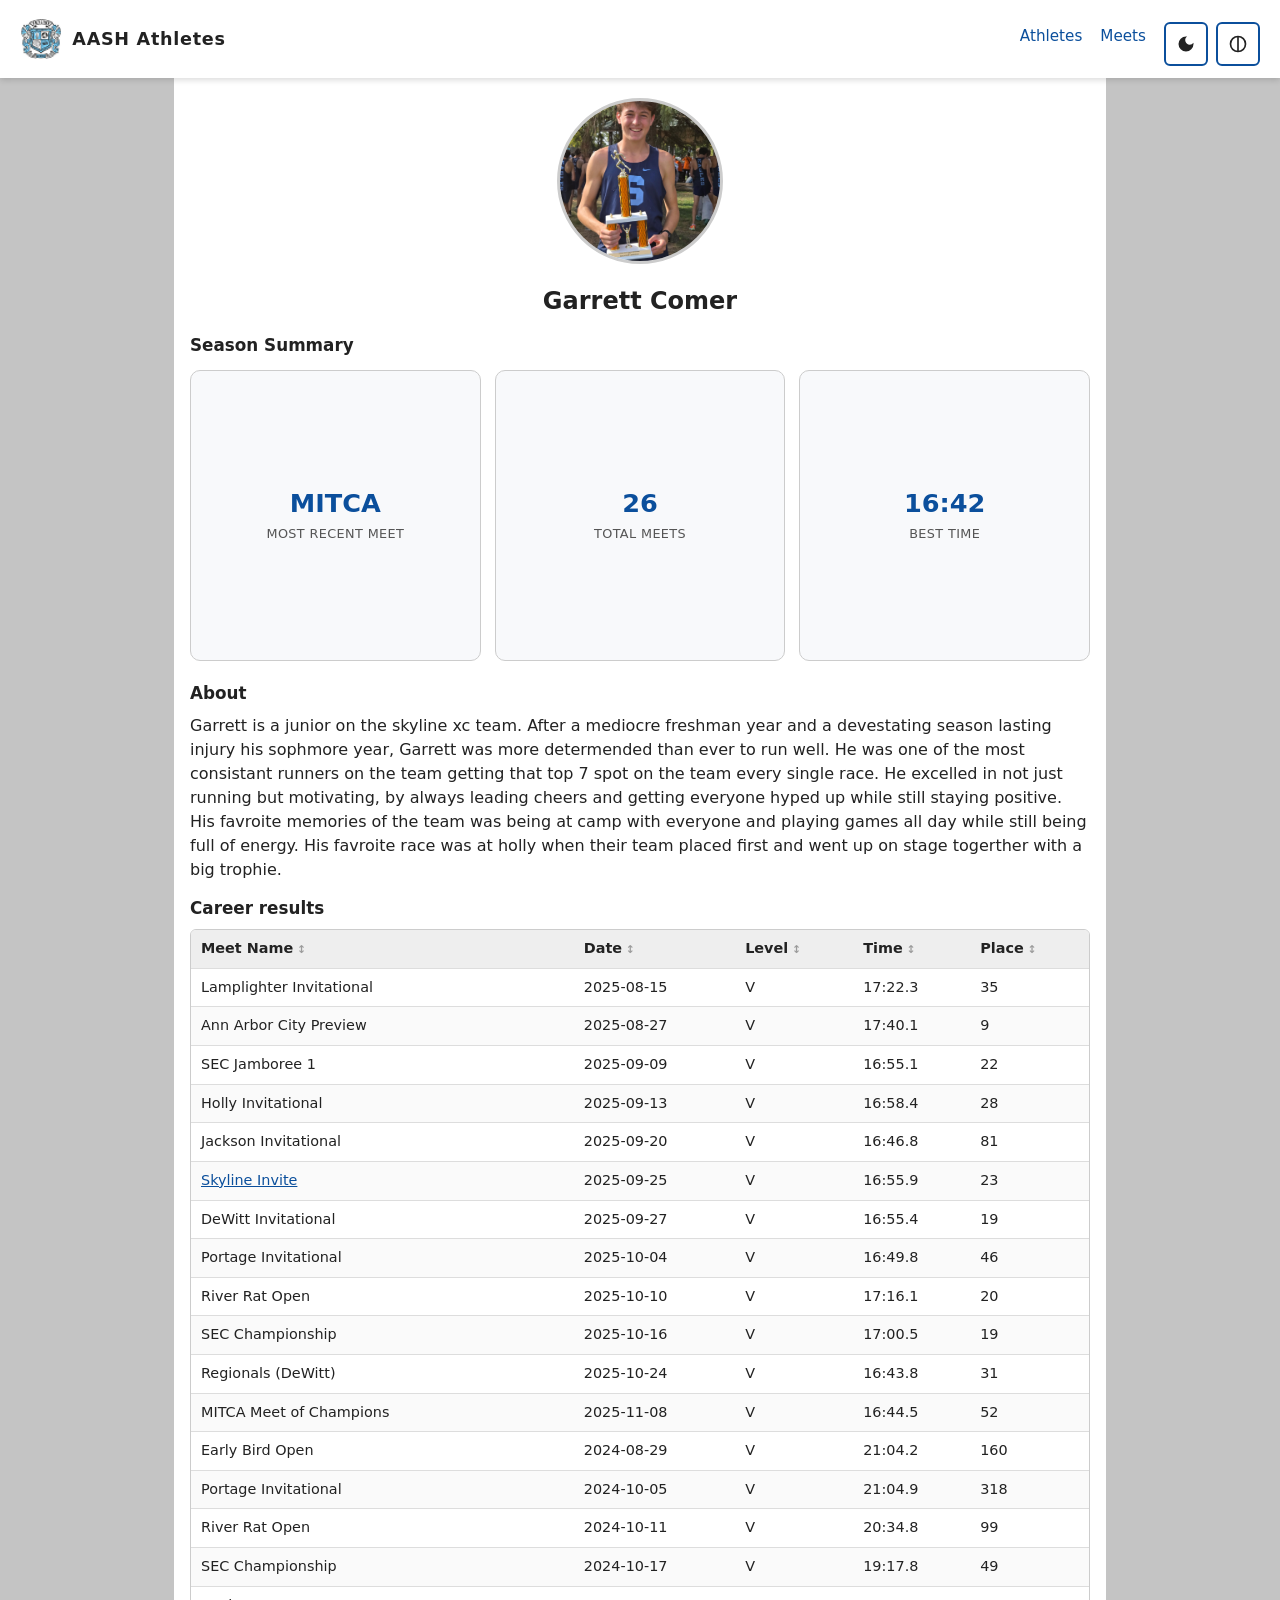
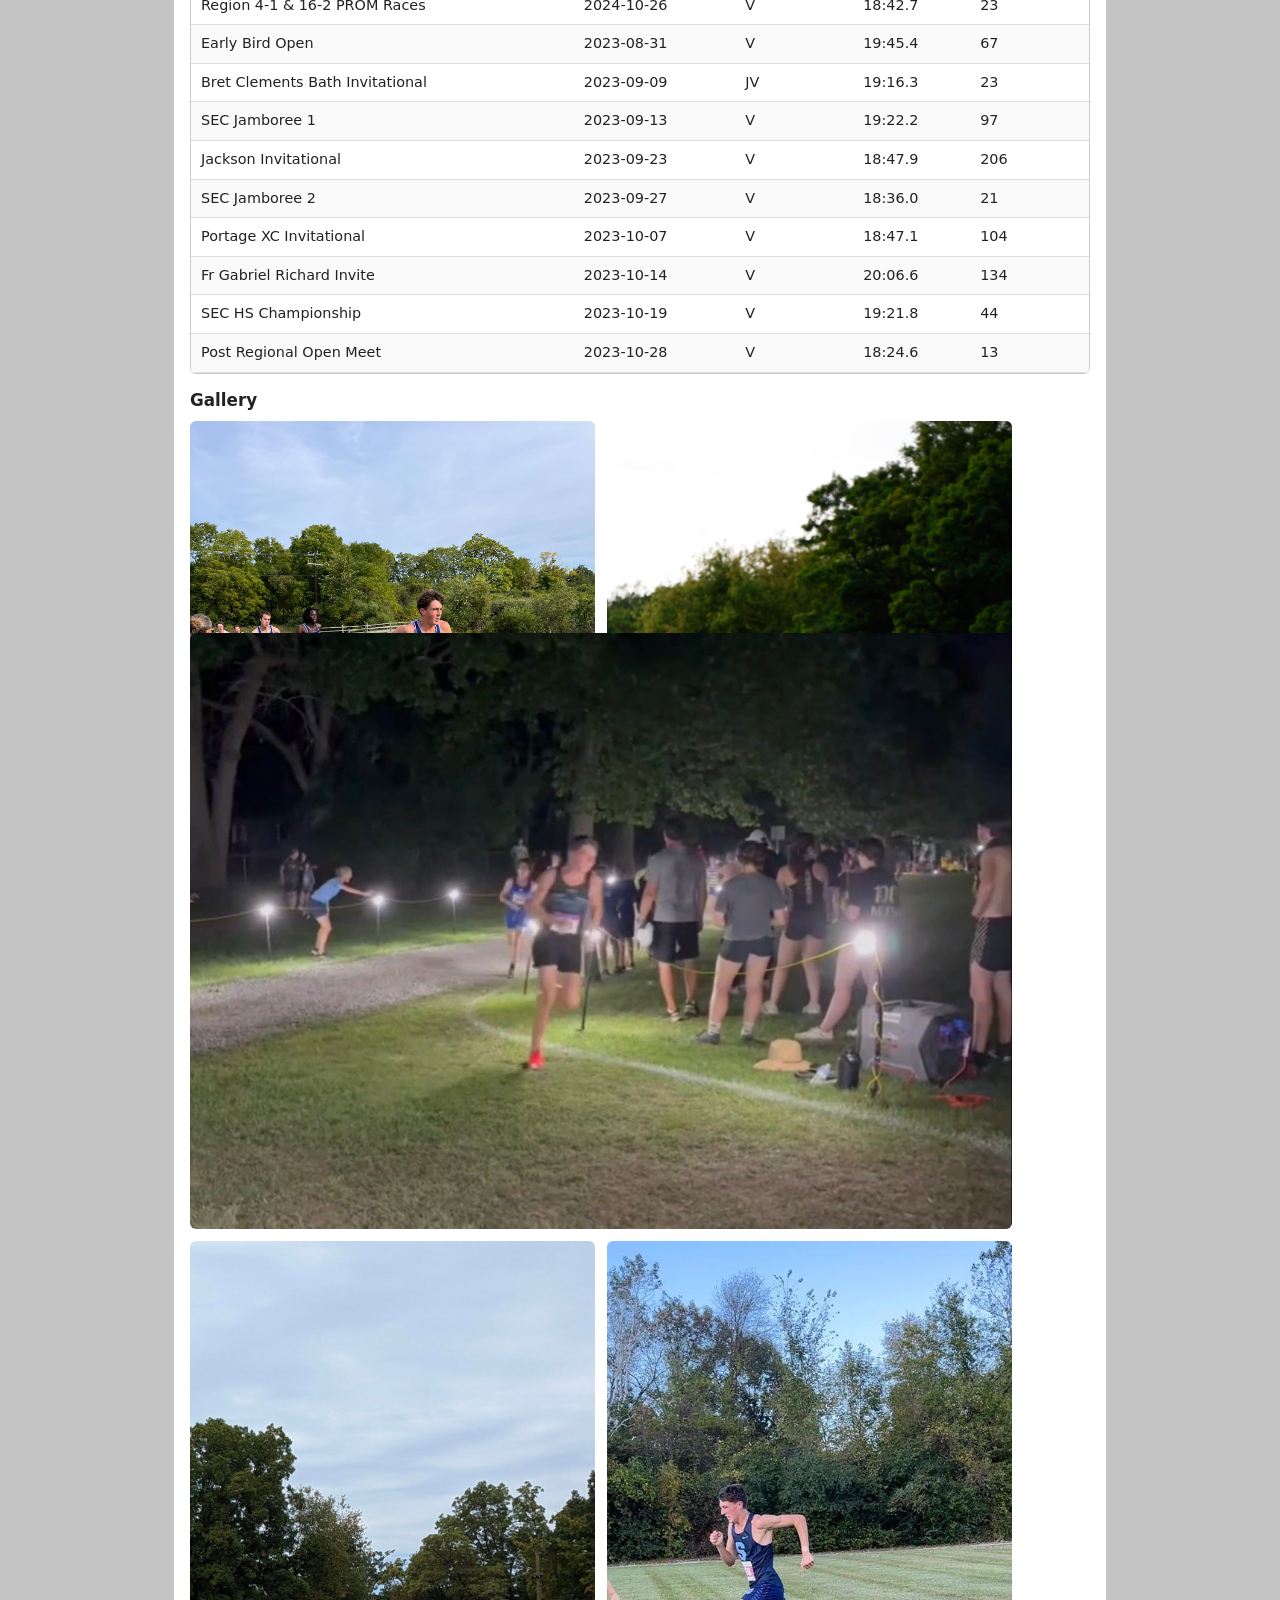
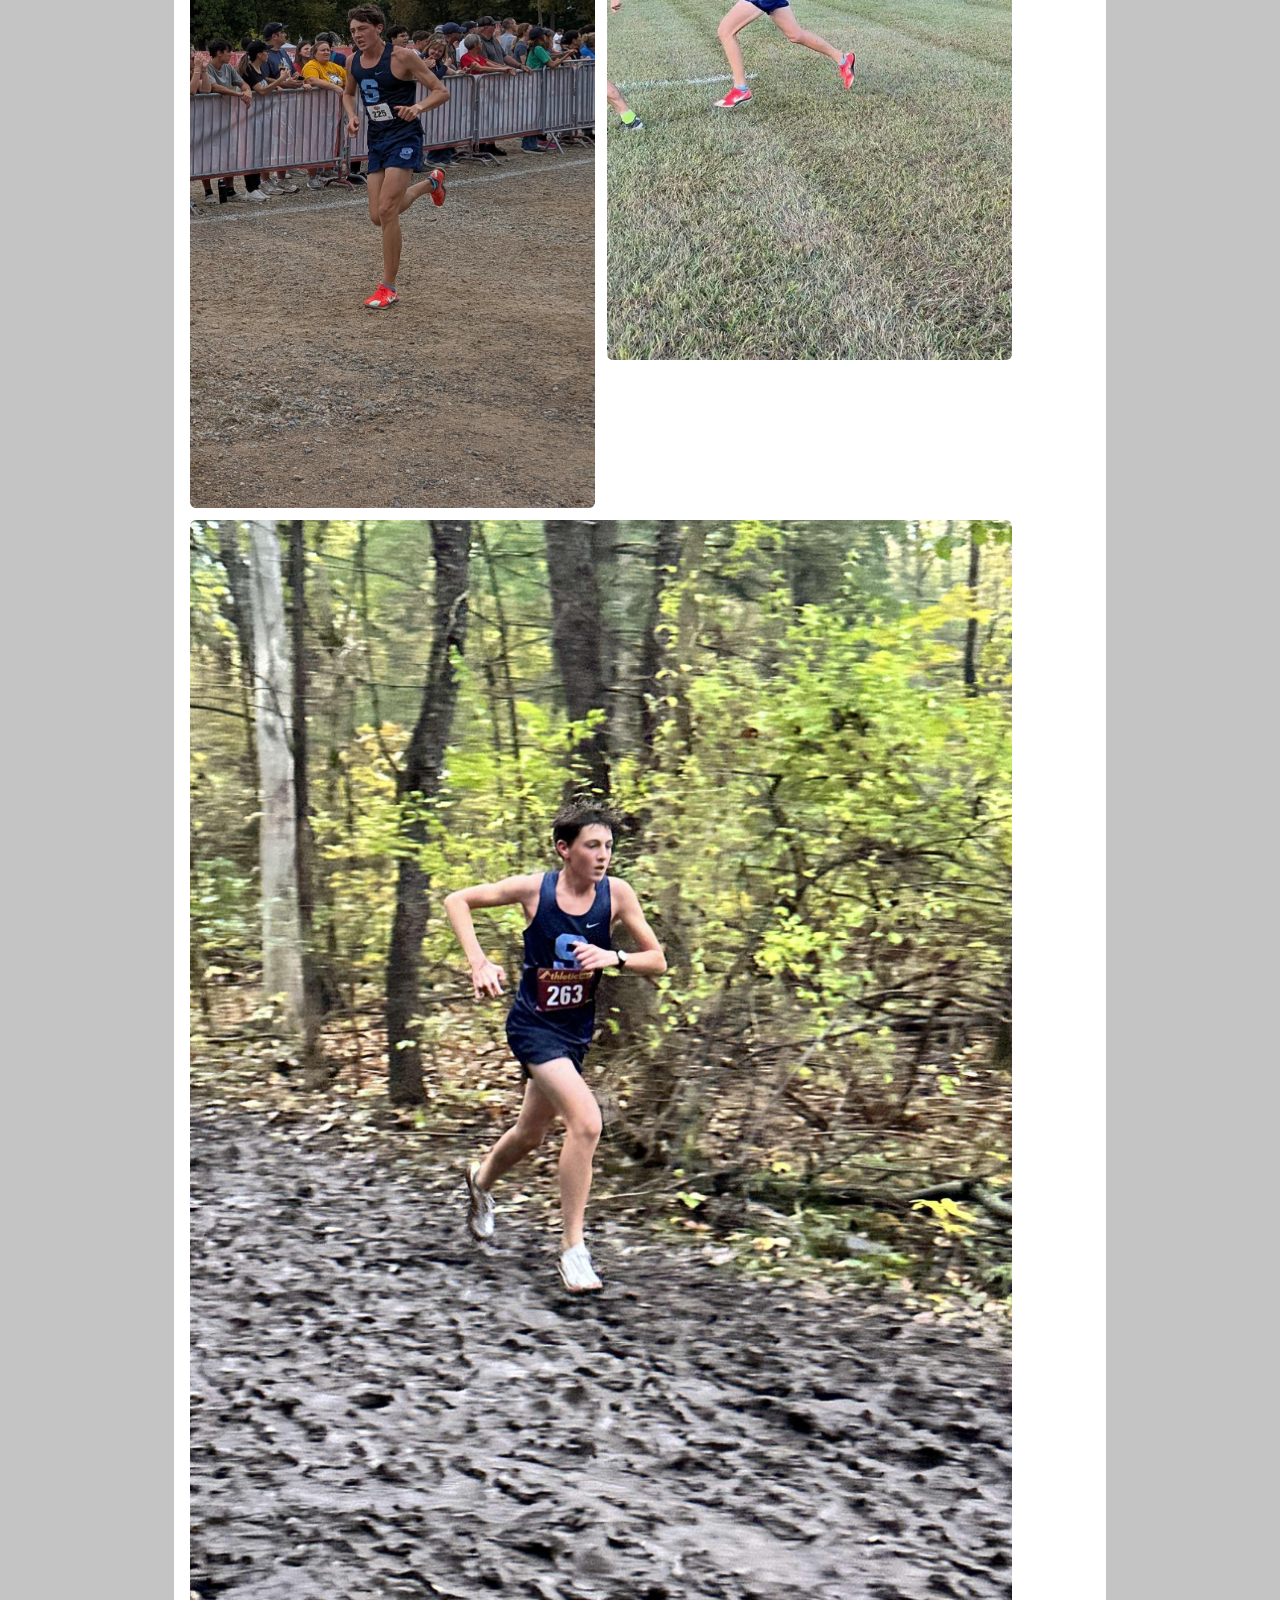
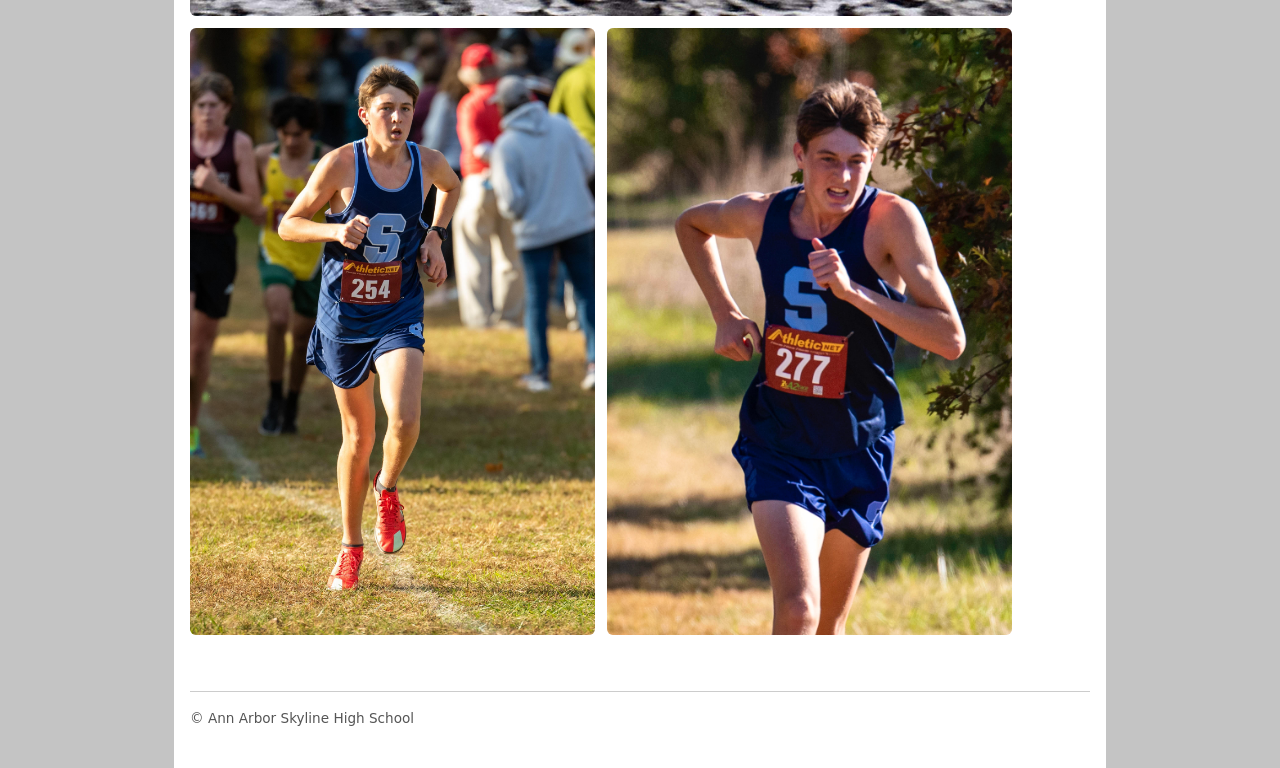
==== athlete.html @ eaa03424 "Add files via upload" ====
<!doctype html>
<html lang="en">
  <head>
    <meta charset="utf-8" />
    <meta name="viewport" content="width=device-width,initial-scale=1" />
    <title>Ann Arbor Skyline — Garrett Comer</title>
    <link rel="stylesheet" href="css/reset.css" />
    <link rel="stylesheet" href="css/style.css" />
    <link rel="stylesheet" href= "css/responsive.css">
  </head>

  <body>
    <div class="topnav">
      <a href="index.html" class="wholelogo">
        <img src="images/AnnArborSkylineHS_Icon.png" alt="navbar icon" class="logo">
        <span class="nav-text">AASH Athletes</span>
      </a>

      <div class="topnav-right">
      <nav aria-label="Primary navigation">
        <ul class="topnav-links">
          <li><a href="mainAthletes.html">Athletes</a></li>
          <li><a href="mainMeets.html">Meets</a></li>
        </ul>
      </nav>

      <div class="header-icon-toggles" role="group" aria-label="Display options">
        <input type="checkbox" id="dark-mode-toggle" class="theme-toggle">
        <label for="dark-mode-toggle" class="icon-toggle" title="Dark mode">
          <span class="sr-only">Dark mode</span>
          <svg xmlns="http://www.w3.org/2000/svg" width="20" height="20" viewBox="0 0 24 24" aria-hidden="true" focusable="false">
            <path fill="currentColor" d="M12 3a9 9 0 1 0 9 9c0-.46-.04-.92-.1-1.36a5.39 5.39 0 0 1-4.4 2.26 5.403 5.403 0 0 1-3.14-9.8c.44-.06.9-.1 1.36-.1z"/>
          </svg>
        </label>
        <input type="checkbox" id="contrast-toggle" class="theme-toggle">
        <label for="contrast-toggle" class="icon-toggle" title="High contrast">
          <span class="sr-only">High contrast</span>
          <svg xmlns="http://www.w3.org/2000/svg" width="20" height="20" viewBox="0 0 24 24" fill="none" aria-hidden="true" focusable="false">
            <circle cx="12" cy="12" r="9" stroke="currentColor" stroke-width="2"/>
            <line x1="12" y1="3" x2="12" y2="21" stroke="currentColor" stroke-width="2"/>
          </svg>
        </label>
      </div>
      </div>
    </div>

    <div class="page">

      <main>
        <section>
          <figure class="profile-photo">
            <img src="images/coverPhoto.jpg" alt="Profile photo of Garrett Comer" width="200"/>
          </figure>

          <span class="profile-name">Garrett Comer</span>



          <section>
            <h3>Season Summary</h3>
            <div class="stat-cards">
              <div class="stat-card">
                <span class="stat-value">MITCA</span>
                <span class="stat-label">Most Recent Meet</span>
              </div>
              <div class="stat-card">
                <span class="stat-value">26</span>
                <span class="stat-label">Total Meets</span>
              </div>
              <div class="stat-card">
                <span class="stat-value">16:42</span>
                <span class="stat-label">Best Time</span>
              </div>
            </div>
          </section>

          <section>
            <h3>About</h3>
            <p>
              Garrett is a junior on the skyline xc team. After a mediocre freshman year and a devestating season lasting injury his sophmore year,
              Garrett was more determended than ever to run well. He was one of the most consistant runners on the team getting that top 7 spot on the
              team every single race. He excelled in not just running but motivating, by always leading cheers and getting everyone hyped up while still
              staying positive. His favroite memories of the team was being at camp with everyone and playing games all day while still being full of energy.
              His favroite race was at holly when their team placed first and went up on stage togerther with a big trophie.
            </p>
          </section>
        </section>

        <section>
          <h3>Career results</h3>

          <div class="table-wrap">
            <table>
              <thead>
                <tr>
                  <th scope="col">Meet Name</th>
                  <th scope="col">Date</th>
                  <th scope="col">Level</th>
                  <th scope="col">Time</th>
                  <th scope="col">Place</th>
                </tr>
              </thead>
              

                <tbody>
                  <tr>
                    <td>Lamplighter Invitational</td>
                    <td>2025-08-15</td>
                    <td>V</td>
                    <td>17:22.3</td>
                    <td>35</td>
                  </tr>
                  <tr>
                    <td>Ann Arbor City Preview</td>
                    <td>2025-08-27</td>
                    <td>V</td>
                    <td>17:40.1</td>
                    <td>9</td>
                  </tr>
                  <tr>
                    <td>SEC Jamboree 1</td>
                    <td>2025-09-09</td>
                    <td>V</td>
                    <td>16:55.1</td>
                    <td>22</td>
                  </tr>
                  <tr>
                    <td>Holly Invitational</td>
                    <td>2025-09-13</td>
                    <td>V</td>
                    <td>16:58.4</td>
                    <td>28</td>
                  </tr>
                  <tr>
                    <td>Jackson Invitational</td>
                    <td>2025-09-20</td>
                    <td>V</td>
                    <td>16:46.8</td>
                    <td>81</td>
                  </tr>
                  <tr>
                    <td><a href="meets.html">Skyline Invite</a></td>
                    <td>2025-09-25</td>
                    <td>V</td>
                    <td>16:55.9</td>
                    <td>23</td>
                  </tr>
                  <tr>
                    <td>DeWitt Invitational</td>
                    <td>2025-09-27</td>
                    <td>V</td>
                    <td>16:55.4</td>
                    <td>19</td>
                  </tr>
                  <tr>
                    <td>Portage Invitational</td>
                    <td>2025-10-04</td>
                    <td>V</td>
                    <td>16:49.8</td>
                    <td>46</td>
                  </tr>
                  <tr>
                    <td>River Rat Open</td>
                    <td>2025-10-10</td>
                    <td>V</td>
                    <td>17:16.1</td>
                    <td>20</td>
                  </tr>
                  <tr>
                    <td>SEC Championship</td>
                    <td>2025-10-16</td>
                    <td>V</td>
                    <td>17:00.5</td>
                    <td>19</td>
                  </tr>
                  <tr>
                    <td>Regionals (DeWitt)</td>
                    <td>2025-10-24</td>
                    <td>V</td>
                    <td>16:43.8</td>
                    <td>31</td>
                  </tr>
                  <tr>
                    <td>MITCA Meet of Champions</td>
                    <td>2025-11-08</td>
                    <td>V</td>
                    <td>16:44.5</td>
                    <td>52</td>
                  </tr>

                  <tr>
                    <td>Early Bird Open</td>
                    <td>2024-08-29</td>
                    <td>V</td>
                    <td>21:04.2</td>
                    <td>160</td>
                  </tr>
                  <tr>
                    <td>Portage Invitational</td>
                    <td>2024-10-05</td>
                    <td>V</td>
                    <td>21:04.9</td>
                    <td>318</td>
                  </tr>
                  <tr>
                    <td>River Rat Open</td>
                    <td>2024-10-11</td>
                    <td>V</td>
                    <td>20:34.8</td>
                    <td>99</td>
                  </tr>
                  <tr>
                    <td>SEC Championship</td>
                    <td>2024-10-17</td>
                    <td>V</td>
                    <td>19:17.8</td>
                    <td>49</td>
                  </tr>
                  <tr>
                    <td>Region 4-1 & 16-2 PROM Races</td>
                    <td>2024-10-26</td>
                    <td>V</td>
                    <td>18:42.7</td>
                    <td>23</td>
                  </tr>

                  <tr>
                    <td>Early Bird Open</td>
                    <td>2023-08-31</td>
                    <td>V</td>
                    <td>19:45.4</td>
                    <td>67</td>
                  </tr>
                  <tr>
                    <td>Bret Clements Bath Invitational</td>
                    <td>2023-09-09</td>
                    <td>JV</td>
                    <td>19:16.3</td>
                    <td>23</td>
                  </tr>
                  <tr>
                    <td>SEC Jamboree 1</td>
                    <td>2023-09-13</td>
                    <td>V</td>
                    <td>19:22.2</td>
                    <td>97</td>
                  </tr>
                  <tr>
                    <td>Jackson Invitational</td>
                    <td>2023-09-23</td>
                    <td>V</td>
                    <td>18:47.9</td>
                    <td>206</td>
                  </tr>
                  <tr>
                    <td>SEC Jamboree 2</td>
                    <td>2023-09-27</td>
                    <td>V</td>
                    <td>18:36.0</td>
                    <td>21</td>
                  </tr>
                  <tr>
                    <td>Portage XC Invitational</td>
                    <td>2023-10-07</td>
                    <td>V</td>
                    <td>18:47.1</td>
                    <td>104</td>
                  </tr>
                  <tr>
                    <td>Fr Gabriel Richard Invite</td>
                    <td>2023-10-14</td>
                    <td>V</td>
                    <td>20:06.6</td>
                    <td>134</td>
                  </tr>
                  <tr>
                    <td>SEC HS Championship</td>
                    <td>2023-10-19</td>
                    <td>V</td>
                    <td>19:21.8</td>
                    <td>44</td>
                  </tr>
                  <tr>
                    <td>Post Regional Open Meet</td>
                    <td>2023-10-28</td>
                    <td>V</td>
                    <td>18:24.6</td>
                    <td>13</td>
                  </tr>
                </tbody>

            </table>
          </div>
        </section>

        <section>
          <h3>Gallery</h3>

          <ul class="gallery-list">
            <li><img src="images/galleryPic1.jpg" alt="Gallery image 1" width="200"/></li>
            <li><img src="images/galleryPic2.jpg" alt="Gallery image 2" width="200"/></li>
            <li><img src="images/galleryPic4.jpg" alt="Gallery image 4" width="200"/></li>
            <li><img src="images/galleryPic3.jpg" alt="Gallery image 3" width="200"/></li>
            <li><img src="images/galleryPic5.jpg" alt="Gallery image 5" width="200"/></li>
            <li><img src="images/galleryPic6.jpg" alt="Gallery image 6" width="200"/></li>
            <li><img src="images/galleryPic7.jpg" alt="Gallery image 7" width="200"/></li>
            <li><img src="images/galleryPic8.jpg" alt="Gallery image 8" width="200"/></li>
               
            
          </ul>
        </section>
      </main>

      <footer>
        <p>&copy; Ann Arbor Skyline High School</p>
      </footer>
    </div>
    <script src="js/sort.js" defer></script>
  </body>
</html>
---- css/style.css ----
/* ----- Base ----- */
html {
  font-size: 16px;
}

body {
  font-family: system-ui, -apple-system, "Segoe UI", Roboto, sans-serif;
  line-height: 1.5;
  color: #222;
  background: #c4c4c4;
}

a {
  color: #0b4f9c;
}

a:hover {
  text-decoration: underline;
}

.sr-only {
  position: absolute;
  width: 1px;
  height: 1px;
  padding: 0;
  margin: -1px;
  overflow: hidden;
  clip: rect(0, 0, 0, 0);
  white-space: nowrap;
  border: 0;
}

.hidden {
  display: none;
}

/* ----- Top bar ----- */
.topnav {
  position: relative;
  z-index: 1;
  display: flex;
  align-items: center;
  justify-content: space-between;
  padding: 12px 20px;
  background: #fff;
  box-shadow: 0 2px 6px rgba(0, 0, 0, 0.15);
}

.logo {
  height: 40px;
  width: auto;
  display: block;
}

.wholelogo {
  display: flex;
  align-items: center;
  gap: 10px;
  text-decoration: none;
  color: inherit;
}

.wholelogo:hover {
  text-decoration: none;
}

.nav-text {
  display: flex;
  align-items: center;
  font-weight: 600;
  font-size: 1.1rem;
  letter-spacing: 0.04em;
}

.topnav-links {
  display: flex;
  align-items: center;
  gap: 18px;
  list-style: none;
  margin: 0;
  padding: 0;
}

.topnav-links a {
  text-decoration: none;
  font-size: 0.95rem;
  font-weight: 500;
  color: #0b4f9c;
  padding: 4px 0;
}

.topnav-links a:hover {
  text-decoration: underline;
}

.topnav-right {
  display: flex;
  align-items: center;
  gap: 18px;
}

.header-icon-toggles {
  display: flex;
  gap: 8px;
}

.theme-toggle {
  position: absolute;
  width: 1px;
  height: 1px;
  padding: 0;
  margin: -1px;
  overflow: hidden;
  clip: rect(0, 0, 0, 0);
  white-space: nowrap;
  border: 0;
}

.icon-toggle {
  display: inline-flex;
  align-items: center;
  justify-content: center;
  width: 40px;
  height: 40px;
  border: 2px solid #0b4f9c;
  border-radius: 6px;
  cursor: pointer;
  background: #fff;
  color: #222;
}

.icon-toggle:hover {
  background: #f0f4fa;
}

#dark-mode-toggle:focus-visible + .icon-toggle,
#contrast-toggle:focus-visible + .icon-toggle {
  outline: 2px solid #0b4f9c;
  outline-offset: 2px;
}

/* ----- Main column ----- */
.page {
  width: 92%;
  max-width: 900px;
  margin: 0 auto;
  padding: 20px 16px 40px;
  min-height: 60vh;
  background: #fff;
}

main {
  padding-bottom: 24px;
}

/* ----- Intro ----- */
.intro-box {
  position: relative;
  width: 100%;
  margin-bottom: 24px;
  overflow: hidden;
  border-radius: 8px;
}

.intro-img {
  width: 100%;
  height: auto;
  display: block;
}

.intro-darken {
  position: absolute;
  inset: 0;
  background: rgba(0, 0, 0, 0.4);
}

.intro-overlay {
  position: absolute;
  top: 50%;
  left: 50%;
  transform: translate(-50%, -50%);
  text-align: center;
  width: 100%;
  padding: 0 16px;
}

.intro-text1 {
  display: block;
  color: #fff;
  font-size: 2rem;
  font-weight: 700;
  margin-bottom: 6px;
}

.intro-text2 {
  display: block;
  color: #fff;
  font-size: 0.95rem;
}

/* ----- Athlete / Meet switch ----- */
.view-toggle {
  display: flex;
  gap: 0;
  width: 100%;
  max-width: 280px;
  margin: 0 auto 20px;
  border: 1px solid #ccc;
  border-radius: 8px;
  overflow: hidden;
}

.toggle-btn {
  flex: 1;
  padding: 10px 14px;
  font-size: 1rem;
  border: none;
  background: #f2f2f2;
  color: #333;
  cursor: pointer;
}

.toggle-btn:hover {
  background: #e8e8e8;
}

.toggle-btn.active {
  background: #0b4f9c;
  color: #fff;
}

/* ----- Forms ----- */
fieldset {
  border: 1px solid #ccc;
  padding: 14px 16px;
  margin-bottom: 20px;
  border-radius: 6px;
}

legend {
  padding: 0 6px;
  font-weight: 600;
}

label {
  display: block;
  margin-top: 10px;
  font-size: 0.9rem;
}

input[type="search"],
select {
  width: 100%;
  max-width: 320px;
  margin-top: 4px;
  padding: 8px 10px;
  font-size: 1rem;
  border: 1px solid #aaa;
  border-radius: 4px;
}

button[type="submit"] {
  margin-top: 14px;
  padding: 8px 18px;
  font-size: 1rem;
  border: none;
  border-radius: 4px;
  background: #0b4f9c;
  color: #fff;
  cursor: pointer;
}

button[type="submit"]:hover {
  background: #094080;
}

h2 {
  font-size: 1.15rem;
  margin: 16px 0 10px;
}

.meet-title {
  font-size: 1.6rem;
  font-weight: 800;
}

h3 {
  font-size: 1.05rem;
  margin: 14px 0 8px;
  font-weight: 700;
}

.profile-photo {
  text-align: center;
  margin-bottom: 12px;

}

.profile-photo img {
  width: 160px;
  height: 160px;
  object-fit: cover;
  border-radius: 50%;
  border: 3px solid #ccc;
}

.bold {
  font-weight: 700;
}

.profile-name {
  display: block;
  text-align: center;
  font-weight: 600;
  font-size: 1.5rem;
}

/* ----- Stat cards ----- */
.stat-cards {
  display: grid;
  grid-template-columns: repeat(3, 1fr);
  gap: 14px;
  margin: 12px 0 20px;
}

.stat-card {
  display: flex;
  flex-direction: column;
  align-items: center;
  justify-content: center;
  aspect-ratio: 1;
  padding: 16px;
  border: 1px solid #ccc;
  border-radius: 10px;
  background: #f8f9fb;
  text-align: center;
}

.stat-value {
  font-size: 1.6rem;
  font-weight: 700;
  color: #0b4f9c;
  line-height: 1.2;
}

.stat-label {
  margin-top: 6px;
  font-size: 0.8rem;
  color: #555;
  text-transform: uppercase;
  letter-spacing: 0.03em;
}

.gallery-list {
  display: grid;
  gap: 12px;
  grid-template-columns: repeat(auto-fill, minmax(140px, 1fr));
  list-style: none;
  margin: 0;
  padding: 0;
}

.gallery-list img {
  width: 100%;
  height: auto;
  display: block;
  border-radius: 6px;
}

/* ----- Tables ----- */
.table-wrap {
  overflow-x: auto;
  border: 1px solid #ccc;
  border-radius: 6px;
}

table {
  width: 100%;
  min-width: 260px;
  font-size: 0.9rem;
}

th,
td {
  padding: 8px 10px;
  text-align: left;
  border-bottom: 1px solid #ddd;
}

thead th {
  background: #eee;
  font-weight: 600;
}

th.sortable {
  cursor: pointer;
  user-select: none;
}

th.sortable:hover {
  background: #e0e4ea;
}

th.sortable::after {
  content: " \2195";
  font-size: 0.75em;
  opacity: 0.4;
}

th.sort-asc::after {
  content: " \25B2";
  opacity: 1;
}

th.sort-desc::after {
  content: " \25BC";
  opacity: 1;
}

tbody tr:nth-child(even) {
  background: #fafafa;
}

/* ----- Footer ----- */
footer {
  margin-top: 32px;
  padding-top: 16px;
  border-top: 1px solid #ccc;
  font-size: 0.85rem;
  color: #555;
}

/* ----- Other pages: header inside .page ----- */
header {
  margin-bottom: 20px;
  padding-bottom: 12px;
  border-bottom: 1px solid #ccc;
}

.header-top {
  display: flex;
  align-items: center;
  justify-content: space-between;
  gap: 12px;
  flex-wrap: wrap;
}

h1 {
  font-size: 1.2rem;
  font-weight: 700;
}

h1 a {
  text-decoration: none;
  color: #0b4f9c;
}

nav ul {
  margin-top: 10px;
}

nav li {
  margin-bottom: 6px;
}

/* ----- Dark mode (checkbox on index) ----- */
html:has(#dark-mode-toggle:checked) body {
  background: #1a1a1a;
  color: #eee;
}

html:has(#dark-mode-toggle:checked) .page {
  background: #252525;
  color: #eee;
}

html:has(#dark-mode-toggle:checked) a {
  color: #7ec8ff;
}

html:has(#dark-mode-toggle:checked) .topnav,
html:has(#dark-mode-toggle:checked) .icon-toggle {
  background: #2d2d2d;
  color: #eee;
  border-color: #7ec8ff;
}

html:has(#dark-mode-toggle:checked) .topnav-links a {
  color: #7ec8ff;
}

html:has(#dark-mode-toggle:checked) thead th {
  background: #333;
}

html:has(#dark-mode-toggle:checked) tbody tr:nth-child(even) {
  background: #2a2a2a;
}

html:has(#dark-mode-toggle:checked) th,
html:has(#dark-mode-toggle:checked) td {
  border-color: #444;
}

html:has(#dark-mode-toggle:checked) fieldset,
html:has(#dark-mode-toggle:checked) .table-wrap,
html:has(#dark-mode-toggle:checked) .stat-card {
  border-color: #555;
}

html:has(#dark-mode-toggle:checked) .stat-card {
  background: #2a2a2a;
}

html:has(#dark-mode-toggle:checked) .stat-value {
  color: #7ec8ff;
}

html:has(#dark-mode-toggle:checked) .stat-label {
  color: #aaa;
}

html:has(#dark-mode-toggle:checked) th.sortable:hover {
  background: #444;
}

html:has(#dark-mode-toggle:checked) input[type="search"],
html:has(#dark-mode-toggle:checked) select {
  background: #333;
  color: #eee;
  border-color: #555;
}

html:has(#dark-mode-toggle:checked) footer {
  border-color: #444;
  color: #aaa;
}

html:has(#dark-mode-toggle:checked) header {
  border-color: #444;
}

html:has(#dark-mode-toggle:checked) .profile-photo img {
  border-color: #555;
}

html:has(#dark-mode-toggle:checked) .view-toggle {
  border-color: #555;
}

html:has(#dark-mode-toggle:checked) .toggle-btn {
  background: #333;
  color: #ddd;
}

html:has(#dark-mode-toggle:checked) .toggle-btn.active {
  background: #0b4f9c;
  color: #fff;
}

html:has(#dark-mode-toggle:checked) label[for="dark-mode-toggle"].icon-toggle {
  background: #0b4f9c;
  color: #fff;
  border-color: #7ec8ff;
}

html:has(#contrast-toggle:checked) label[for="contrast-toggle"].icon-toggle {
  background: #ff0;
  color: #000;
  border-color: #000;
}

/* ----- High contrast ----- */

/* Base */
html:has(#contrast-toggle:checked) body {
  background: #000;
  color: #fff;
}

html:has(#contrast-toggle:checked) .page {
  background: #000;
  color: #fff;
}

html:has(#contrast-toggle:checked) a {
  color: #ff0;
}

/* Top bar */
html:has(#contrast-toggle:checked) .topnav {
  background: #000;
  border-bottom: 2px solid #fff;
  box-shadow: none;
}

html:has(#contrast-toggle:checked) .wholelogo {
  color: #fff;
}

html:has(#contrast-toggle:checked) .topnav-links a {
  color: #ff0;
}

html:has(#contrast-toggle:checked) .icon-toggle {
  background: #000;
  color: #fff;
  border-color: #fff;
}

html:has(#contrast-toggle:checked) .icon-toggle:hover {
  background: #333;
}

/* Tables */
html:has(#contrast-toggle:checked) .table-wrap {
  border: 2px solid #fff;
}

html:has(#contrast-toggle:checked) th,
html:has(#contrast-toggle:checked) td {
  border: 2px solid #fff;
}

html:has(#contrast-toggle:checked) thead th {
  background: #333;
  color: #fff;
}

html:has(#contrast-toggle:checked) th.sortable:hover {
  background: #555;
}

html:has(#contrast-toggle:checked) tbody tr:nth-child(even) {
  background: #111;
}

/* Forms */
html:has(#contrast-toggle:checked) fieldset {
  border: 2px solid #fff;
}

html:has(#contrast-toggle:checked) input[type="search"],
html:has(#contrast-toggle:checked) select {
  background: #000;
  color: #fff;
  border: 2px solid #fff;
}

html:has(#contrast-toggle:checked) button[type="submit"] {
  background: #ff0;
  color: #000;
  border: 2px solid #ff0;
  font-weight: 700;
}

html:has(#contrast-toggle:checked) button[type="submit"]:hover {
  background: #cc0;
}

/* Toggle buttons (index page) */
html:has(#contrast-toggle:checked) .view-toggle {
  border-color: #fff;
}

html:has(#contrast-toggle:checked) .toggle-btn {
  background: #000;
  color: #fff;
  border: 1px solid #fff;
}

html:has(#contrast-toggle:checked) .toggle-btn.active {
  background: #ff0;
  color: #000;
}

/* Stat cards */
html:has(#contrast-toggle:checked) .stat-card {
  background: #000;
  border: 2px solid #fff;
}

html:has(#contrast-toggle:checked) .stat-value {
  color: #ff0;
}

html:has(#contrast-toggle:checked) .stat-label {
  color: #fff;
}

/* Profile photo */
html:has(#contrast-toggle:checked) .profile-photo img {
  border-color: #fff;
}

/* Footer */
html:has(#contrast-toggle:checked) footer {
  border-color: #fff;
  color: #fff;
}

/* Header (inside .page on sub-pages) */
html:has(#contrast-toggle:checked) header {
  border-color: #fff;
}
---- css/responsive.css ----
@media screen and (min-width:776px){
    .gallery-list{
        grid-template-columns: 45% 45%;
        grid-template-rows: 200px;

    }


    .gallery-list li:nth-child(3n){
    grid-column: 1/-1;
    }
}
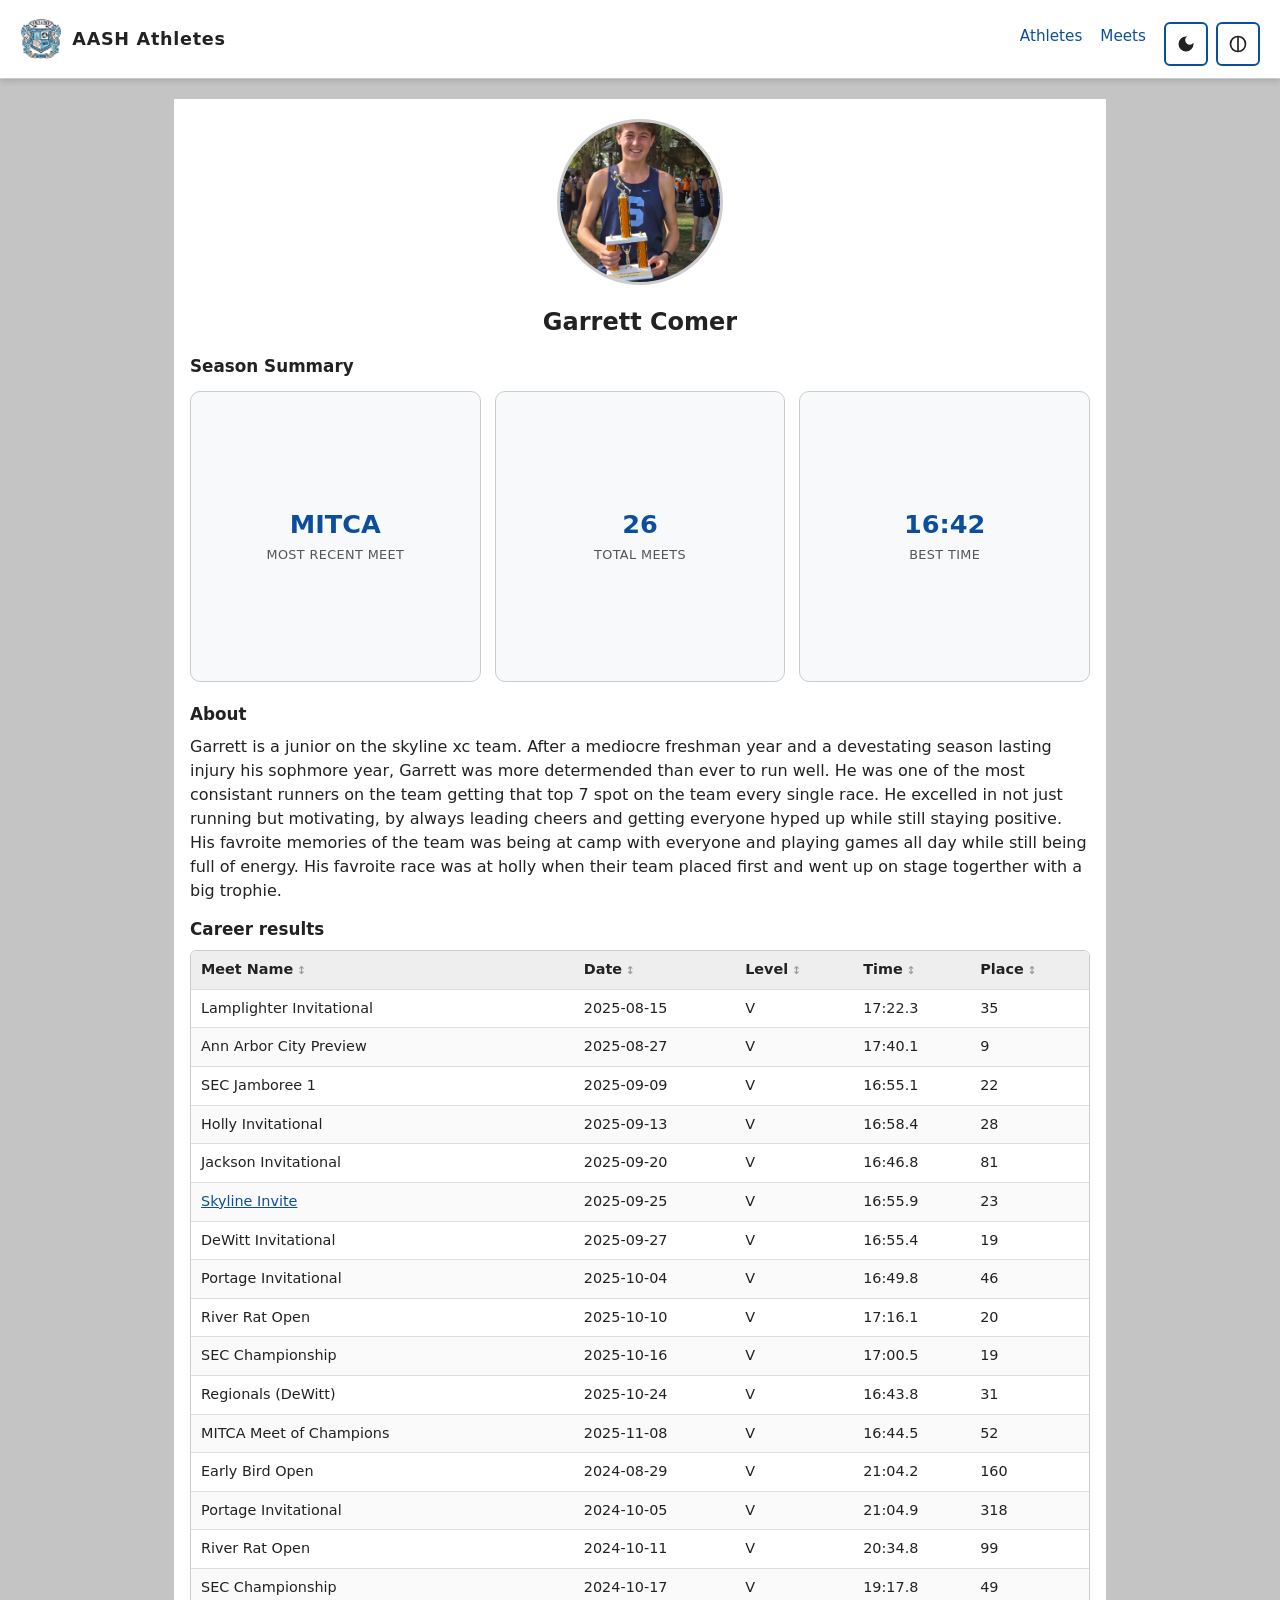
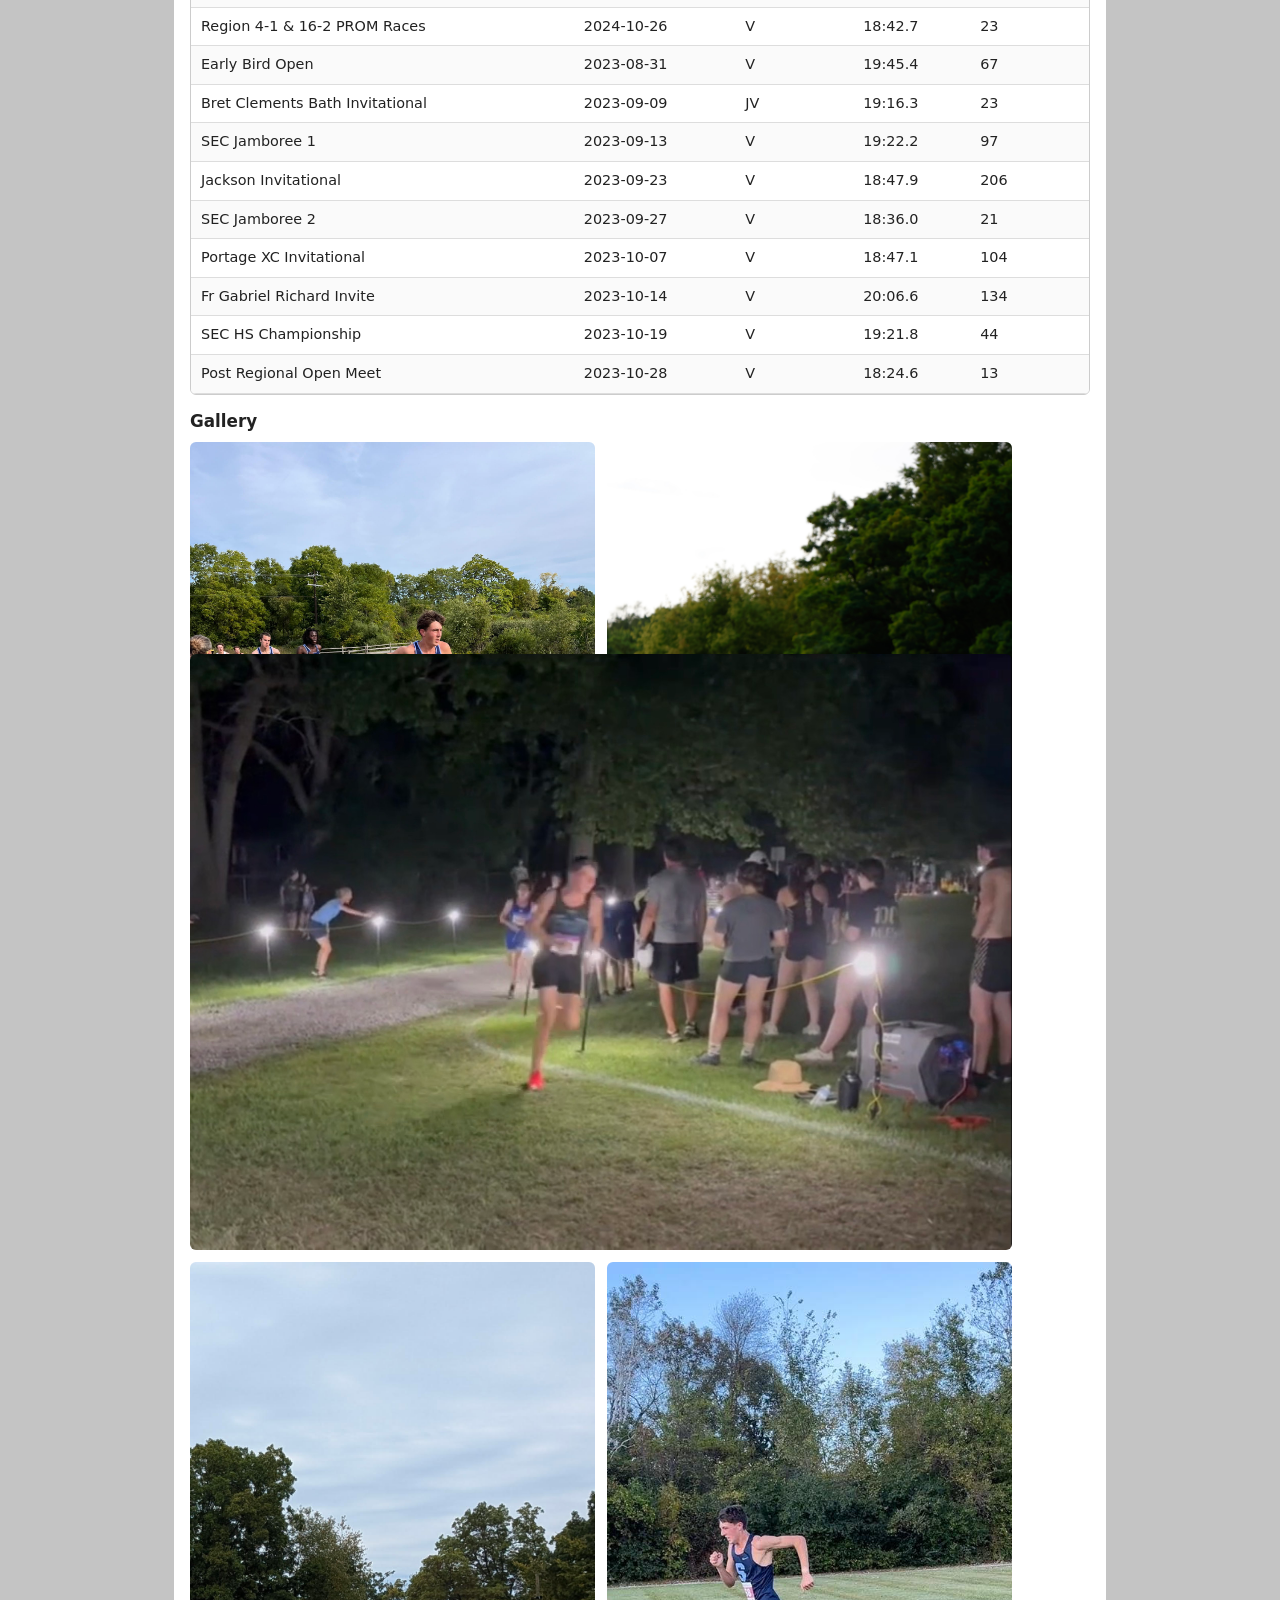
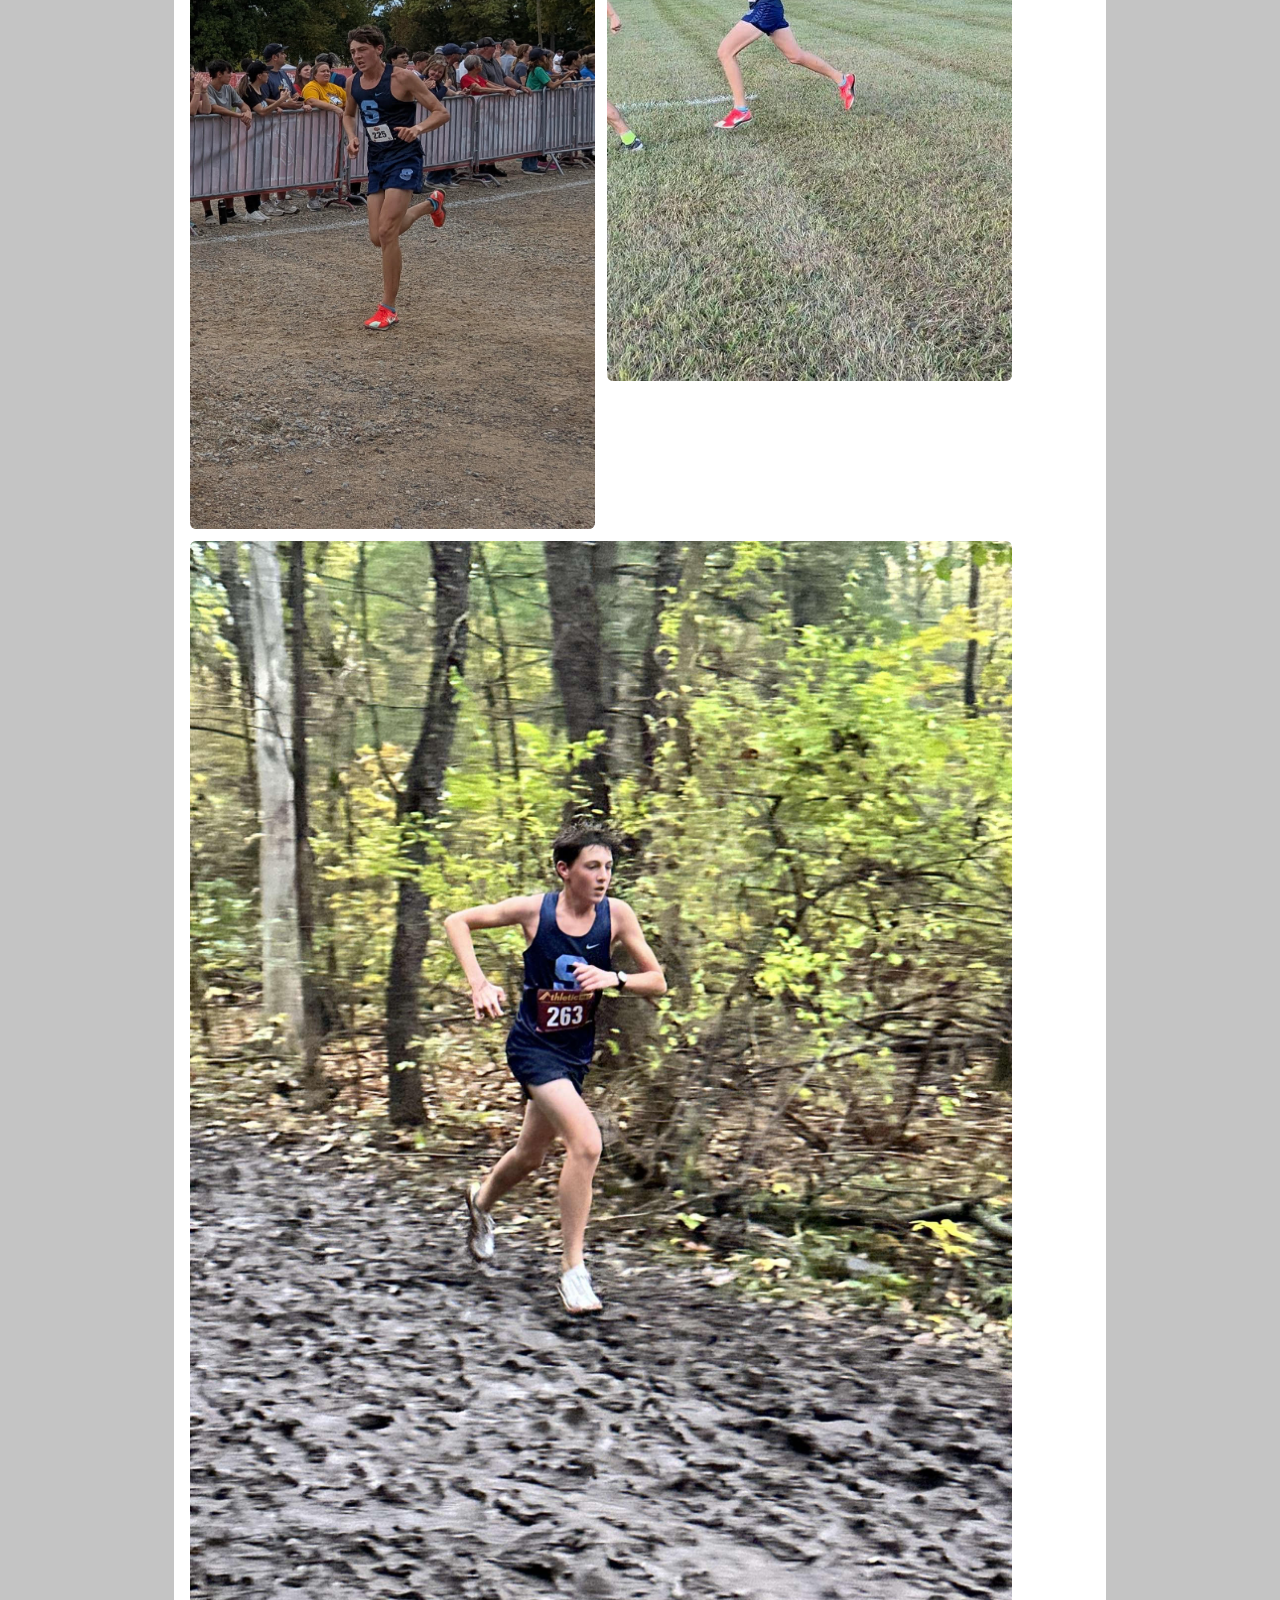
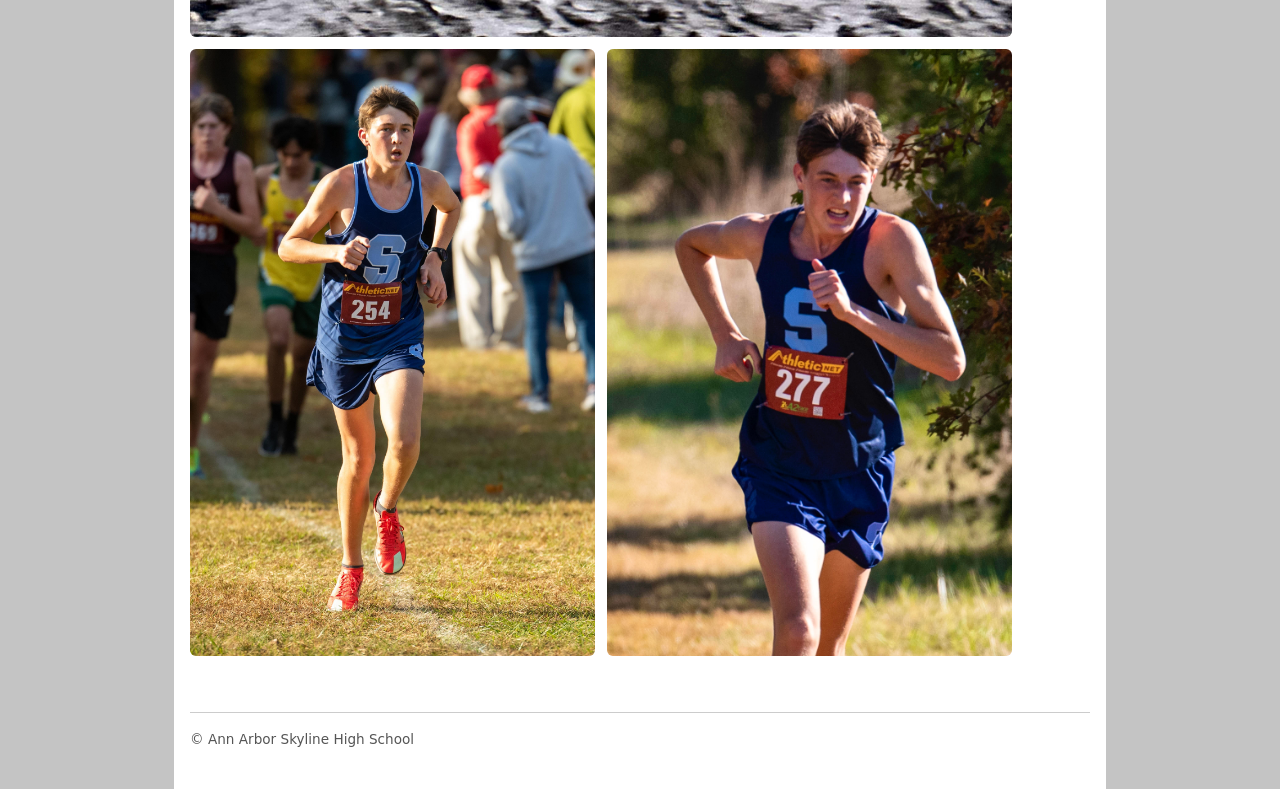
==== commit 311e57ff: "axe review errors" ====
--- a/athlete.html
+++ b/athlete.html
@@ -10,7 +10,7 @@
   </head>
 
   <body>
-    <div class="topnav">
+    <header class="topnav">
       <a href="index.html" class="wholelogo">
         <img src="images/AnnArborSkylineHS_Icon.png" alt="navbar icon" class="logo">
         <span class="nav-text">AASH Athletes</span>
@@ -42,7 +42,7 @@
         </label>
       </div>
       </div>
-    </div>
+    </header>
 
     <div class="page">
 
@@ -52,7 +52,7 @@
             <img src="images/coverPhoto.jpg" alt="Profile photo of Garrett Comer" width="200"/>
           </figure>
 
-          <span class="profile-name">Garrett Comer</span>
+          <h1 class="profile-name">Garrett Comer</h1>
 
 
 
--- a/css/style.css
+++ b/css/style.css
@@ -171,7 +171,7 @@
 .intro-darken {
   position: absolute;
   inset: 0;
-  background: rgba(0, 0, 0, 0.4);
+  background: rgba(0, 0, 0, 0.7);
 }
 
 .intro-overlay {
@@ -189,7 +189,7 @@
   color: #fff;
   font-size: 2rem;
   font-weight: 700;
-  margin-bottom: 6px;
+  margin: 0 0 6px;
 }
 
 .intro-text2 {
@@ -313,6 +313,7 @@
   text-align: center;
   font-weight: 600;
   font-size: 1.5rem;
+  margin: 0 0 12px;
 }
 
 /* ----- Stat cards ----- */
@@ -703,3 +704,710 @@
 html:has(#contrast-toggle:checked) header {
   border-color: #fff;
 }
+
+/* ----- Base ----- */
+html {
+  font-size: 16px;
+}
+
+body {
+  font-family: system-ui, -apple-system, "Segoe UI", Roboto, sans-serif;
+  line-height: 1.5;
+  color: #222;
+  background: #c4c4c4;
+}
+
+a {
+  color: #0b4f9c;
+}
+
+a:hover {
+  text-decoration: underline;
+}
+
+.sr-only {
+  position: absolute;
+  width: 1px;
+  height: 1px;
+  padding: 0;
+  margin: -1px;
+  overflow: hidden;
+  clip: rect(0, 0, 0, 0);
+  white-space: nowrap;
+  border: 0;
+}
+
+.hidden {
+  display: none;
+}
+
+/* ----- Top bar ----- */
+.topnav {
+  position: relative;
+  z-index: 1;
+  display: flex;
+  align-items: center;
+  justify-content: space-between;
+  padding: 12px 20px;
+  background: #fff;
+  box-shadow: 0 2px 6px rgba(0, 0, 0, 0.15);
+}
+
+.logo {
+  height: 40px;
+  width: auto;
+  display: block;
+}
+
+.wholelogo {
+  display: flex;
+  align-items: center;
+  gap: 10px;
+  text-decoration: none;
+  color: inherit;
+}
+
+.wholelogo:hover {
+  text-decoration: none;
+}
+
+.nav-text {
+  display: flex;
+  align-items: center;
+  font-weight: 600;
+  font-size: 1.1rem;
+  letter-spacing: 0.04em;
+}
+
+.topnav-links {
+  display: flex;
+  align-items: center;
+  gap: 18px;
+  list-style: none;
+  margin: 0;
+  padding: 0;
+}
+
+.topnav-links a {
+  text-decoration: none;
+  font-size: 0.95rem;
+  font-weight: 500;
+  color: #0b4f9c;
+  padding: 4px 0;
+}
+
+.topnav-links a:hover {
+  text-decoration: underline;
+}
+
+.topnav-right {
+  display: flex;
+  align-items: center;
+  gap: 18px;
+}
+
+.header-icon-toggles {
+  display: flex;
+  gap: 8px;
+}
+
+.theme-toggle {
+  position: absolute;
+  width: 1px;
+  height: 1px;
+  padding: 0;
+  margin: -1px;
+  overflow: hidden;
+  clip: rect(0, 0, 0, 0);
+  white-space: nowrap;
+  border: 0;
+}
+
+.icon-toggle {
+  display: inline-flex;
+  align-items: center;
+  justify-content: center;
+  width: 40px;
+  height: 40px;
+  border: 2px solid #0b4f9c;
+  border-radius: 6px;
+  cursor: pointer;
+  background: #fff;
+  color: #222;
+}
+
+.icon-toggle:hover {
+  background: #f0f4fa;
+}
+
+#dark-mode-toggle:focus-visible + .icon-toggle,
+#contrast-toggle:focus-visible + .icon-toggle {
+  outline: 2px solid #0b4f9c;
+  outline-offset: 2px;
+}
+
+/* ----- Main column ----- */
+.page {
+  width: 92%;
+  max-width: 900px;
+  margin: 0 auto;
+  padding: 20px 16px 40px;
+  min-height: 60vh;
+  background: #fff;
+}
+
+main {
+  padding-bottom: 24px;
+}
+
+/* ----- Intro ----- */
+.intro-box {
+  position: relative;
+  width: 100%;
+  margin-bottom: 24px;
+  overflow: hidden;
+  border-radius: 8px;
+}
+
+.intro-img {
+  width: 100%;
+  height: auto;
+  display: block;
+}
+
+.intro-darken {
+  position: absolute;
+  inset: 0;
+  background: rgba(0, 0, 0, 0.4);
+}
+
+.intro-overlay {
+  position: absolute;
+  top: 50%;
+  left: 50%;
+  transform: translate(-50%, -50%);
+  text-align: center;
+  width: 100%;
+  padding: 0 16px;
+}
+
+.intro-text1 {
+  display: block;
+  color: #fff;
+  font-size: 2rem;
+  font-weight: 700;
+  margin: 0 0 6px;
+}
+
+.intro-text2 {
+  display: block;
+  color: #fff;
+  font-size: 0.95rem;
+}
+
+/* ----- Athlete / Meet switch ----- */
+.view-toggle {
+  display: flex;
+  gap: 0;
+  width: 100%;
+  max-width: 280px;
+  margin: 0 auto 20px;
+  border: 1px solid #ccc;
+  border-radius: 8px;
+  overflow: hidden;
+}
+
+.toggle-btn {
+  flex: 1;
+  padding: 10px 14px;
+  font-size: 1rem;
+  border: none;
+  background: #f2f2f2;
+  color: #333;
+  cursor: pointer;
+}
+
+.toggle-btn:hover {
+  background: #e8e8e8;
+}
+
+.toggle-btn.active {
+  background: #0b4f9c;
+  color: #fff;
+}
+
+/* ----- Forms ----- */
+fieldset {
+  border: 1px solid #ccc;
+  padding: 14px 16px;
+  margin-bottom: 20px;
+  border-radius: 6px;
+}
+
+legend {
+  padding: 0 6px;
+  font-weight: 600;
+}
+
+label {
+  display: block;
+  margin-top: 10px;
+  font-size: 0.9rem;
+}
+
+input[type="search"],
+select {
+  width: 100%;
+  max-width: 320px;
+  margin-top: 4px;
+  padding: 8px 10px;
+  font-size: 1rem;
+  border: 1px solid #aaa;
+  border-radius: 4px;
+}
+
+button[type="submit"] {
+  margin-top: 14px;
+  padding: 8px 18px;
+  font-size: 1rem;
+  border: none;
+  border-radius: 4px;
+  background: #0b4f9c;
+  color: #fff;
+  cursor: pointer;
+}
+
+button[type="submit"]:hover {
+  background: #094080;
+}
+
+h2 {
+  font-size: 1.15rem;
+  margin: 16px 0 10px;
+}
+
+.meet-title {
+  font-size: 1.6rem;
+  font-weight: 800;
+}
+
+h3 {
+  font-size: 1.05rem;
+  margin: 14px 0 8px;
+  font-weight: 700;
+}
+
+.profile-photo {
+  text-align: center;
+  margin-bottom: 12px;
+
+}
+
+.profile-photo img {
+  width: 160px;
+  height: 160px;
+  object-fit: cover;
+  border-radius: 50%;
+  border: 3px solid #ccc;
+}
+
+.bold {
+  font-weight: 700;
+}
+
+.profile-name {
+  display: block;
+  text-align: center;
+  font-weight: 600;
+  font-size: 1.5rem;
+  margin: 0 0 12px;
+}
+
+/* ----- Stat cards ----- */
+.stat-cards {
+  display: grid;
+  grid-template-columns: repeat(3, 1fr);
+  gap: 14px;
+  margin: 12px 0 20px;
+}
+
+.stat-card {
+  display: flex;
+  flex-direction: column;
+  align-items: center;
+  justify-content: center;
+  aspect-ratio: 1;
+  padding: 16px;
+  border: 1px solid #ccc;
+  border-radius: 10px;
+  background: #f8f9fb;
+  text-align: center;
+}
+
+.stat-value {
+  font-size: 1.6rem;
+  font-weight: 700;
+  color: #0b4f9c;
+  line-height: 1.2;
+}
+
+.stat-label {
+  margin-top: 6px;
+  font-size: 0.8rem;
+  color: #555;
+  text-transform: uppercase;
+  letter-spacing: 0.03em;
+}
+
+.gallery-list {
+  display: grid;
+  gap: 12px;
+  grid-template-columns: repeat(auto-fill, minmax(140px, 1fr));
+  list-style: none;
+  margin: 0;
+  padding: 0;
+}
+
+.gallery-list img {
+  width: 100%;
+  height: auto;
+  display: block;
+  border-radius: 6px;
+}
+
+/* ----- Tables ----- */
+.table-wrap {
+  overflow-x: auto;
+  border: 1px solid #ccc;
+  border-radius: 6px;
+}
+
+table {
+  width: 100%;
+  min-width: 260px;
+  font-size: 0.9rem;
+}
+
+th,
+td {
+  padding: 8px 10px;
+  text-align: left;
+  border-bottom: 1px solid #ddd;
+}
+
+thead th {
+  background: #eee;
+  font-weight: 600;
+}
+
+th.sortable {
+  cursor: pointer;
+  user-select: none;
+}
+
+th.sortable:hover {
+  background: #e0e4ea;
+}
+
+th.sortable::after {
+  content: " \2195";
+  font-size: 0.75em;
+  opacity: 0.4;
+}
+
+th.sort-asc::after {
+  content: " \25B2";
+  opacity: 1;
+}
+
+th.sort-desc::after {
+  content: " \25BC";
+  opacity: 1;
+}
+
+tbody tr:nth-child(even) {
+  background: #fafafa;
+}
+
+/* ----- Footer ----- */
+footer {
+  margin-top: 32px;
+  padding-top: 16px;
+  border-top: 1px solid #ccc;
+  font-size: 0.85rem;
+  color: #555;
+}
+
+/* ----- Other pages: header inside .page ----- */
+header {
+  margin-bottom: 20px;
+  padding-bottom: 12px;
+  border-bottom: 1px solid #ccc;
+}
+
+.header-top {
+  display: flex;
+  align-items: center;
+  justify-content: space-between;
+  gap: 12px;
+  flex-wrap: wrap;
+}
+
+h1 {
+  font-size: 1.2rem;
+  font-weight: 700;
+}
+
+h1 a {
+  text-decoration: none;
+  color: #0b4f9c;
+}
+
+nav ul {
+  margin-top: 10px;
+}
+
+nav li {
+  margin-bottom: 6px;
+}
+
+/* ----- Dark mode (checkbox on index) ----- */
+html:has(#dark-mode-toggle:checked) body {
+  background: #1a1a1a;
+  color: #eee;
+}
+
+html:has(#dark-mode-toggle:checked) .page {
+  background: #252525;
+  color: #eee;
+}
+
+html:has(#dark-mode-toggle:checked) a {
+  color: #7ec8ff;
+}
+
+html:has(#dark-mode-toggle:checked) .topnav,
+html:has(#dark-mode-toggle:checked) .icon-toggle {
+  background: #2d2d2d;
+  color: #eee;
+  border-color: #7ec8ff;
+}
+
+html:has(#dark-mode-toggle:checked) .topnav-links a {
+  color: #7ec8ff;
+}
+
+html:has(#dark-mode-toggle:checked) thead th {
+  background: #333;
+}
+
+html:has(#dark-mode-toggle:checked) tbody tr:nth-child(even) {
+  background: #2a2a2a;
+}
+
+html:has(#dark-mode-toggle:checked) th,
+html:has(#dark-mode-toggle:checked) td {
+  border-color: #444;
+}
+
+html:has(#dark-mode-toggle:checked) fieldset,
+html:has(#dark-mode-toggle:checked) .table-wrap,
+html:has(#dark-mode-toggle:checked) .stat-card {
+  border-color: #555;
+}
+
+html:has(#dark-mode-toggle:checked) .stat-card {
+  background: #2a2a2a;
+}
+
+html:has(#dark-mode-toggle:checked) .stat-value {
+  color: #7ec8ff;
+}
+
+html:has(#dark-mode-toggle:checked) .stat-label {
+  color: #aaa;
+}
+
+html:has(#dark-mode-toggle:checked) th.sortable:hover {
+  background: #444;
+}
+
+html:has(#dark-mode-toggle:checked) input[type="search"],
+html:has(#dark-mode-toggle:checked) select {
+  background: #333;
+  color: #eee;
+  border-color: #555;
+}
+
+html:has(#dark-mode-toggle:checked) footer {
+  border-color: #444;
+  color: #aaa;
+}
+
+html:has(#dark-mode-toggle:checked) header {
+  border-color: #444;
+}
+
+html:has(#dark-mode-toggle:checked) .profile-photo img {
+  border-color: #555;
+}
+
+html:has(#dark-mode-toggle:checked) .view-toggle {
+  border-color: #555;
+}
+
+html:has(#dark-mode-toggle:checked) .toggle-btn {
+  background: #333;
+  color: #ddd;
+}
+
+html:has(#dark-mode-toggle:checked) .toggle-btn.active {
+  background: #0b4f9c;
+  color: #fff;
+}
+
+html:has(#dark-mode-toggle:checked) label[for="dark-mode-toggle"].icon-toggle {
+  background: #0b4f9c;
+  color: #fff;
+  border-color: #7ec8ff;
+}
+
+html:has(#contrast-toggle:checked) label[for="contrast-toggle"].icon-toggle {
+  background: #ff0;
+  color: #000;
+  border-color: #000;
+}
+
+/* ----- High contrast ----- */
+
+/* Base */
+html:has(#contrast-toggle:checked) body {
+  background: #000;
+  color: #fff;
+}
+
+html:has(#contrast-toggle:checked) .page {
+  background: #000;
+  color: #fff;
+}
+
+html:has(#contrast-toggle:checked) a {
+  color: #ff0;
+}
+
+/* Top bar */
+html:has(#contrast-toggle:checked) .topnav {
+  background: #000;
+  border-bottom: 2px solid #fff;
+  box-shadow: none;
+}
+
+html:has(#contrast-toggle:checked) .wholelogo {
+  color: #fff;
+}
+
+html:has(#contrast-toggle:checked) .topnav-links a {
+  color: #ff0;
+}
+
+html:has(#contrast-toggle:checked) .icon-toggle {
+  background: #000;
+  color: #fff;
+  border-color: #fff;
+}
+
+html:has(#contrast-toggle:checked) .icon-toggle:hover {
+  background: #333;
+}
+
+/* Tables */
+html:has(#contrast-toggle:checked) .table-wrap {
+  border: 2px solid #fff;
+}
+
+html:has(#contrast-toggle:checked) th,
+html:has(#contrast-toggle:checked) td {
+  border: 2px solid #fff;
+}
+
+html:has(#contrast-toggle:checked) thead th {
+  background: #333;
+  color: #fff;
+}
+
+html:has(#contrast-toggle:checked) th.sortable:hover {
+  background: #555;
+}
+
+html:has(#contrast-toggle:checked) tbody tr:nth-child(even) {
+  background: #111;
+}
+
+/* Forms */
+html:has(#contrast-toggle:checked) fieldset {
+  border: 2px solid #fff;
+}
+
+html:has(#contrast-toggle:checked) input[type="search"],
+html:has(#contrast-toggle:checked) select {
+  background: #000;
+  color: #fff;
+  border: 2px solid #fff;
+}
+
+html:has(#contrast-toggle:checked) button[type="submit"] {
+  background: #ff0;
+  color: #000;
+  border: 2px solid #ff0;
+  font-weight: 700;
+}
+
+html:has(#contrast-toggle:checked) button[type="submit"]:hover {
+  background: #cc0;
+}
+
+/* Toggle buttons (index page) */
+html:has(#contrast-toggle:checked) .view-toggle {
+  border-color: #fff;
+}
+
+html:has(#contrast-toggle:checked) .toggle-btn {
+  background: #000;
+  color: #fff;
+  border: 1px solid #fff;
+}
+
+html:has(#contrast-toggle:checked) .toggle-btn.active {
+  background: #ff0;
+  color: #000;
+}
+
+/* Stat cards */
+html:has(#contrast-toggle:checked) .stat-card {
+  background: #000;
+  border: 2px solid #fff;
+}
+
+html:has(#contrast-toggle:checked) .stat-value {
+  color: #ff0;
+}
+
+html:has(#contrast-toggle:checked) .stat-label {
+  color: #fff;
+}
+
+/* Profile photo */
+html:has(#contrast-toggle:checked) .profile-photo img {
+  border-color: #fff;
+}
+
+/* Footer */
+html:has(#contrast-toggle:checked) footer {
+  border-color: #fff;
+  color: #fff;
+}
+
+/* Header (inside .page on sub-pages) */
+html:has(#contrast-toggle:checked) header {
+  border-color: #fff;
+}
